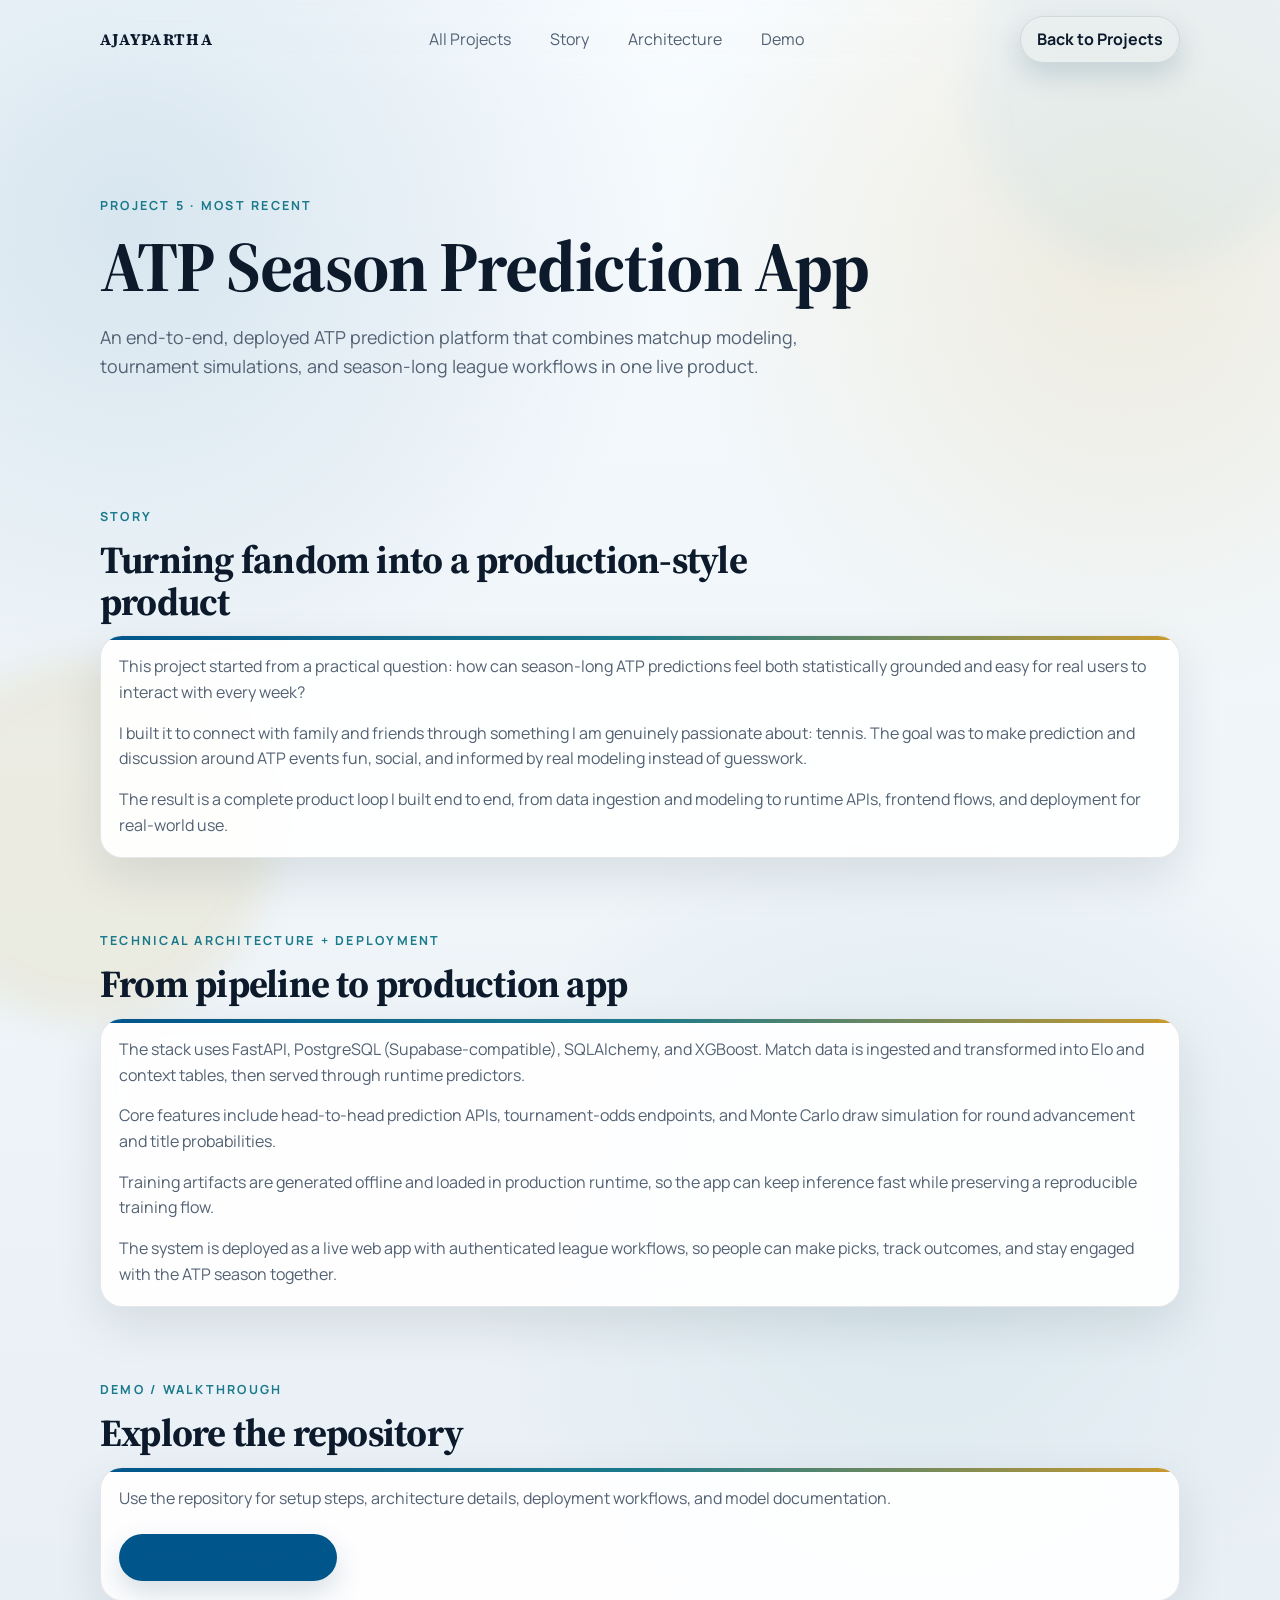
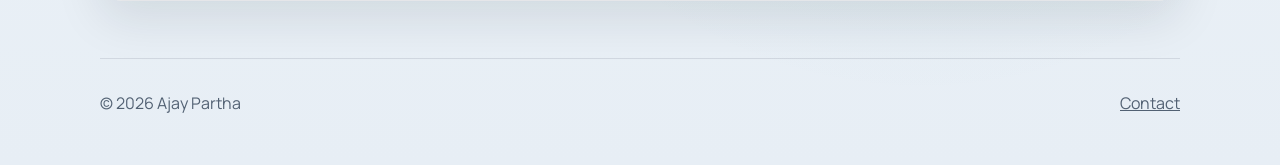
==== atp-season-predictions.html @ f20c9bf0 "adding atp app project" ====
<!doctype html>
<html lang="en">
  <head>
    <meta charset="UTF-8" />
    <meta name="viewport" content="width=device-width, initial-scale=1.0" />
    <title>Ajay Partha | ATP Season Prediction App</title>
    <meta
      name="description"
      content="Case study for ATP Season Prediction App by Ajay Partha."
    />
    <link rel="preconnect" href="https://fonts.googleapis.com" />
    <link rel="preconnect" href="https://fonts.gstatic.com" crossorigin />
    <link
      href="https://fonts.googleapis.com/css2?family=Manrope:wght@400;500;600;700;800&family=Source+Serif+4:opsz,wght@8..60,500;8..60,600;8..60,700&display=swap"
      rel="stylesheet"
    />
    <link rel="stylesheet" href="styles.css" />
  </head>
  <body>
    <div class="background-orb orb-a"></div>
    <div class="background-orb orb-b"></div>

    <header class="site-header">
      <a class="logo" href="index.html">ajaypartha</a>
      <nav class="main-nav" aria-label="Project page navigation">
        <a href="index.html#projects">All Projects</a>
        <a href="#story">Story</a>
        <a href="#architecture">Architecture</a>
        <a href="#demo">Demo</a>
      </nav>
      <a class="button ghost" href="index.html#projects">Back to Projects</a>
    </header>

    <main>
      <section class="hero reveal">
        <p class="eyebrow">Project 5 · Most Recent</p>
        <h1>ATP Season Prediction App</h1>
        <p class="lead">
          An end-to-end, deployed ATP prediction platform that combines matchup modeling,
          tournament simulations, and season-long league workflows in one live product.
        </p>
      </section>

      <section id="story" class="section reveal">
        <div class="section-header">
          <p class="eyebrow">Story</p>
          <h2>Turning fandom into a production-style product</h2>
        </div>
        <article class="card case-study">
          <div class="story-flow">
            <p>
              This project started from a practical question: how can season-long ATP predictions feel both
              statistically grounded and easy for real users to interact with every week?
            </p>
            <p>
              I built it to connect with family and friends through something I am genuinely passionate
              about: tennis. The goal was to make prediction and discussion around ATP events fun,
              social, and informed by real modeling instead of guesswork.
            </p>
            <p>
              The result is a complete product loop I built end to end, from data ingestion and modeling
              to runtime APIs, frontend flows, and deployment for real-world use.
            </p>
          </div>
        </article>
      </section>

      <section id="architecture" class="section reveal">
        <div class="section-header">
          <p class="eyebrow">Technical Architecture + Deployment</p>
          <h2>From pipeline to production app</h2>
        </div>
        <article class="card case-study">
          <div class="story-flow">
            <p>
              The stack uses FastAPI, PostgreSQL (Supabase-compatible), SQLAlchemy, and XGBoost. Match data
              is ingested and transformed into Elo and context tables, then served through runtime predictors.
            </p>
            <p>
              Core features include head-to-head prediction APIs, tournament-odds endpoints, and Monte Carlo
              draw simulation for round advancement and title probabilities.
            </p>
            <p>
              Training artifacts are generated offline and loaded in production runtime, so the app can
              keep inference fast while preserving a reproducible training flow.
            </p>
            <p>
              The system is deployed as a live web app with authenticated league workflows, so people can
              make picks, track outcomes, and stay engaged with the ATP season together.
            </p>
          </div>
        </article>
      </section>

      <section id="demo" class="section reveal">
        <div class="section-header">
          <p class="eyebrow">Demo / Walkthrough</p>
          <h2>Explore the repository</h2>
        </div>
        <article class="card case-study">
          <div class="story-flow">
            <p>
              Use the repository for setup steps, architecture details, deployment workflows, and model
              documentation.
            </p>
            <div class="hero-actions">
              <a class="button" href="https://github.com/apartha13/atpTennisPredictions" target="_blank" rel="noopener noreferrer"
                >View GitHub Repository</a
              >
            </div>
          </div>
        </article>
      </section>
    </main>

    <footer class="site-footer">
      <p>© <span id="year"></span> Ajay Partha</p>
      <a href="index.html#contact">Contact</a>
    </footer>

    <script src="script.js"></script>
  </body>
</html>
---- styles.css ----
:root {
  --bg: #eef4f8;
  --bg-soft: #dde7ef;
  --ink: #0c1a2b;
  --ink-soft: #526173;
  --accent: #00558b;
  --accent-2: #c99a2d;
  --accent-3: #1a7a8c;
  --card: rgba(255, 255, 255, 0.92);
  --line: rgba(12, 26, 43, 0.1);
  --shadow: 0 18px 48px rgba(12, 26, 43, 0.1);
}

* {
  box-sizing: border-box;
}

html {
  scroll-behavior: smooth;
}

body {
  margin: 0;
  color: var(--ink);
  background:
    radial-gradient(circle at 10% 12%, rgba(0, 85, 139, 0.12), transparent 28%),
    radial-gradient(circle at 88% 14%, rgba(201, 154, 45, 0.14), transparent 24%),
    radial-gradient(circle at 72% 70%, rgba(26, 122, 140, 0.08), transparent 30%),
    linear-gradient(180deg, #f7fbfe 0%, var(--bg) 54%, #e7eef5 100%);
  font-family: "Manrope", "Trebuchet MS", sans-serif;
  line-height: 1.6;
  min-height: 100vh;
  overflow-x: hidden;
}

h1,
h2,
h3 {
  font-family: "Source Serif 4", Georgia, serif;
  line-height: 1.08;
  margin-top: 0;
  letter-spacing: -0.02em;
}

a {
  color: inherit;
}

.background-orb {
  position: fixed;
  z-index: -1;
  width: 360px;
  height: 360px;
  border-radius: 999px;
  filter: blur(18px);
  opacity: 0.18;
  pointer-events: none;
}

.orb-a {
  top: -90px;
  right: -50px;
  background: #b8d6eb;
  animation: driftA 16s ease-in-out infinite;
}

.orb-b {
  bottom: -120px;
  left: -90px;
  background: #d9c07a;
  animation: driftB 18s ease-in-out infinite;
}

.site-header,
main,
.site-footer {
  width: min(1080px, 92vw);
  margin-inline: auto;
}

.site-header {
  position: sticky;
  top: 0;
  z-index: 10;
  display: flex;
  align-items: center;
  justify-content: space-between;
  gap: 1rem;
  padding: 1rem 0;
  backdrop-filter: blur(14px);
}

.logo {
  font-family: "Source Serif 4", Georgia, serif;
  text-decoration: none;
  font-weight: 700;
  letter-spacing: 0.08em;
  text-transform: uppercase;
}

.main-nav {
  display: flex;
  gap: 0.9rem;
  flex-wrap: wrap;
}

.main-nav a {
  text-decoration: none;
  color: var(--ink-soft);
  padding: 0.35rem 0.7rem;
  border-radius: 999px;
  border: 1px solid transparent;
  transition: color 180ms ease, background 180ms ease, border-color 180ms ease;
}

.main-nav a:hover,
.main-nav a:focus-visible {
  color: var(--accent);
  background: rgba(0, 85, 139, 0.08);
  border-color: rgba(0, 85, 139, 0.1);
}

.button {
  text-decoration: none;
  background: var(--accent);
  color: #f8f7f2;
  border: 1px solid transparent;
  border-radius: 999px;
  padding: 0.62rem 1rem;
  font-weight: 700;
  transition: transform 180ms ease, background 180ms ease, box-shadow 180ms ease;
  display: inline-block;
  box-shadow: 0 12px 28px rgba(31, 77, 104, 0.18);
}

.button:hover,
.button:focus-visible {
  transform: translateY(-2px);
  background: #0a436d;
}

.button.ghost {
  background: transparent;
  color: var(--ink);
  border-color: var(--line);
}

.button.ghost:hover,
.button.ghost:focus-visible {
  background: rgba(255, 255, 255, 0.62);
}

.hero {
  padding: 6.5rem 0 3.6rem;
  max-width: 840px;
}

.eyebrow {
  color: var(--accent-3);
  font-weight: 700;
  text-transform: uppercase;
  letter-spacing: 0.18em;
  font-size: 0.78rem;
}

h1 {
  font-size: clamp(2.4rem, 5.6vw, 4.45rem);
  margin-bottom: 1rem;
}

h2 {
  font-size: clamp(1.6rem, 3.3vw, 2.4rem);
  margin-bottom: 0.8rem;
}

.lead {
  color: var(--ink-soft);
  font-size: 1.12rem;
  max-width: 68ch;
}

.hero-actions {
  margin-top: 1.4rem;
  display: flex;
  flex-wrap: wrap;
  gap: 0.8rem;
}

.section {
  padding: 2.4rem 0 1.4rem;
}

.section-header {
  max-width: 680px;
}

.project-grid {
  margin-top: 1rem;
  display: grid;
  grid-template-columns: repeat(auto-fit, minmax(240px, 1fr));
  gap: 1.1rem;
}

.card {
  background: var(--card);
  border: 1px solid var(--line);
  border-radius: 22px;
  padding: 1.15rem;
  box-shadow: var(--shadow);
  transition: transform 220ms ease, box-shadow 220ms ease, border-color 220ms ease;
  position: relative;
  overflow: hidden;
  backdrop-filter: blur(12px);
}

.card:hover {
  transform: translateY(-5px);
  border-color: rgba(0, 85, 139, 0.16);
  box-shadow: 0 22px 54px rgba(17, 24, 39, 0.14);
}

.card::before {
  content: "";
  position: absolute;
  inset: 0 auto auto 0;
  width: 100%;
  height: 4px;
  background: linear-gradient(90deg, var(--accent), var(--accent-3), var(--accent-2));
}

.card h3 {
  margin-bottom: 0.55rem;
}

.card p {
  margin: 0 0 0.8rem;
  color: var(--ink-soft);
}

.card a {
  color: var(--accent);
  font-weight: 700;
  text-decoration-thickness: 1.5px;
  text-underline-offset: 0.18em;
}

.latest-project {
  border-color: rgba(0, 85, 139, 0.28);
  background: linear-gradient(150deg, rgba(255, 255, 255, 0.96), rgba(227, 242, 252, 0.84));
  box-shadow: 0 24px 56px rgba(0, 85, 139, 0.2);
}

.latest-project::before {
  height: 6px;
  background: linear-gradient(90deg, #00558b, #1a7a8c, #c99a2d);
}

.latest-badge {
  margin-left: 0.35rem;
  background: rgba(201, 154, 45, 0.2);
  color: #7b5f13;
}

.tag {
  display: inline-block;
  background: rgba(0, 85, 139, 0.1);
  color: #00558b;
  border-radius: 999px;
  font-size: 0.76rem;
  text-transform: uppercase;
  letter-spacing: 0.1em;
  font-weight: 700;
  padding: 0.2rem 0.55rem;
  margin-bottom: 0.6rem;
}

.pill-list {
  margin-top: 1rem;
  display: flex;
  flex-wrap: wrap;
  gap: 0.7rem;
}

.pill-list span {
  border: 1px solid var(--line);
  background: rgba(255, 255, 255, 0.72);
  border-radius: 999px;
  padding: 0.46rem 0.9rem;
}

.contact {
  max-width: 680px;
}

.case-study {
  width: 100%;
  max-width: none;
}

.story-flow p {
  margin-bottom: 0.95rem;
}

.story-flow p:last-child {
  margin-bottom: 0;
}

.key-points {
  margin: 0.8rem 0 0;
  padding-left: 1.2rem;
  color: var(--ink-soft);
}

.key-points li {
  margin-bottom: 0.5rem;
}

.case-grid {
  grid-template-columns: repeat(auto-fit, minmax(260px, 1fr));
}

.architecture-figure {
  width: 100%;
  margin: 1rem 0 0;
}

.architecture-figure img {
  width: 100%;
  height: auto;
  display: block;
  border-radius: 16px;
  border: 1px solid var(--line);
  background: rgba(255, 255, 255, 0.7);
}

.architecture-figure figcaption {
  margin-top: 0.7rem;
  color: var(--ink-soft);
  font-size: 0.94rem;
}

.award-spotlight {
  background: linear-gradient(135deg, rgba(0, 85, 139, 0.09), rgba(201, 154, 45, 0.08));
  border: 1px solid rgba(0, 85, 139, 0.16);
  box-shadow: 0 18px 50px rgba(0, 85, 139, 0.1);
}

.award-tag {
  background: rgba(0, 85, 139, 0.14);
  color: #00558b;
}

.award-grid {
  display: grid;
  grid-template-columns: minmax(0, 1.3fr) minmax(220px, 0.9fr);
  gap: 1rem;
  align-items: stretch;
}

.prototype-gallery {
  margin-top: 1rem;
  display: grid;
  grid-template-columns: repeat(2, minmax(0, 1fr));
  gap: 1rem;
  width: min(760px, 100%);
  margin-inline: auto;
}

.prototype-image-card {
  margin: 0;
  width: 100%;
  aspect-ratio: 1 / 1;
  border-radius: 18px;
  overflow: hidden;
  border: 1px solid var(--line);
  background: rgba(255, 255, 255, 0.8);
  box-shadow: var(--shadow);
}

.prototype-image-card img {
  width: 100% !important;
  height: 100% !important;
  display: block;
  object-fit: cover;
}

.award-title {
  margin-bottom: 0.5rem;
}

.project-image-placeholder {
  margin: 0;
  display: flex;
  align-items: center;
  justify-content: center;
}

.award-photo {
  width: 100%;
  max-width: 360px;
  height: 220px;
  object-fit: cover;
  border-radius: 18px;
  border: 1px solid rgba(0, 85, 139, 0.14);
  box-shadow: inset 0 0 0 1px rgba(255, 255, 255, 0.45);
  background: rgba(255, 255, 255, 0.65);
}

.coming-soon {
  color: var(--ink-soft);
  margin-top: 1rem;
}

.site-footer {
  margin-top: 2.2rem;
  padding: 1rem 0 2rem;
  border-top: 1px solid var(--line);
  display: flex;
  align-items: center;
  justify-content: space-between;
  gap: 0.8rem;
  flex-wrap: wrap;
  color: var(--ink-soft);
}

.reveal {
  opacity: 0;
  transform: translateY(14px);
  transition: opacity 500ms ease, transform 500ms ease;
}

.reveal.visible {
  opacity: 1;
  transform: translateY(0);
}

@keyframes driftA {
  0%,
  100% {
    transform: translate(0, 0);
  }
  50% {
    transform: translate(-30px, 24px);
  }
}

@keyframes driftB {
  0%,
  100% {
    transform: translate(0, 0);
  }
  50% {
    transform: translate(34px, -18px);
  }
}

@media (max-width: 760px) {
  .site-header {
    position: static;
    flex-direction: column;
    align-items: flex-start;
  }

  .hero {
    padding-top: 2.4rem;
  }

  .award-grid {
    grid-template-columns: 1fr;
  }

  .prototype-gallery {
    grid-template-columns: 1fr;
    width: min(420px, 100%);
  }

  .award-photo {
    max-width: 320px;
    height: 190px;
  }
}
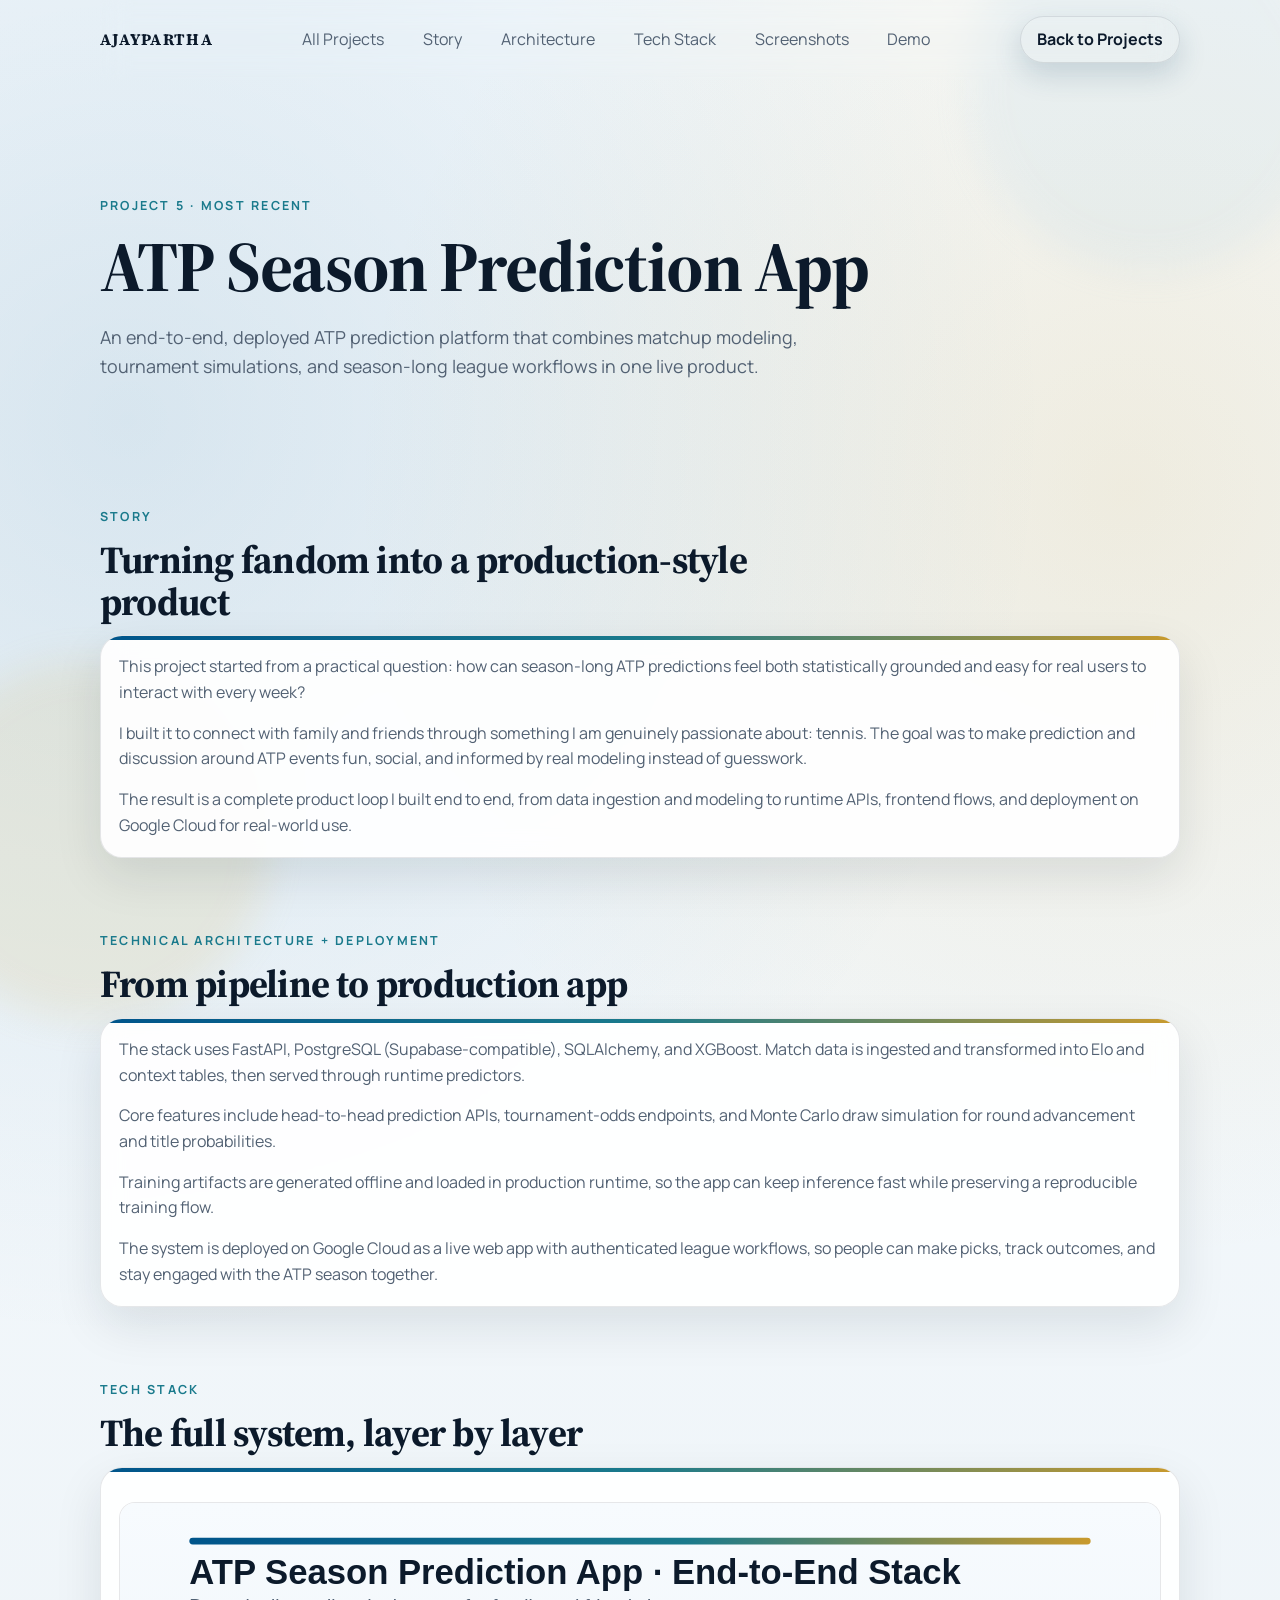
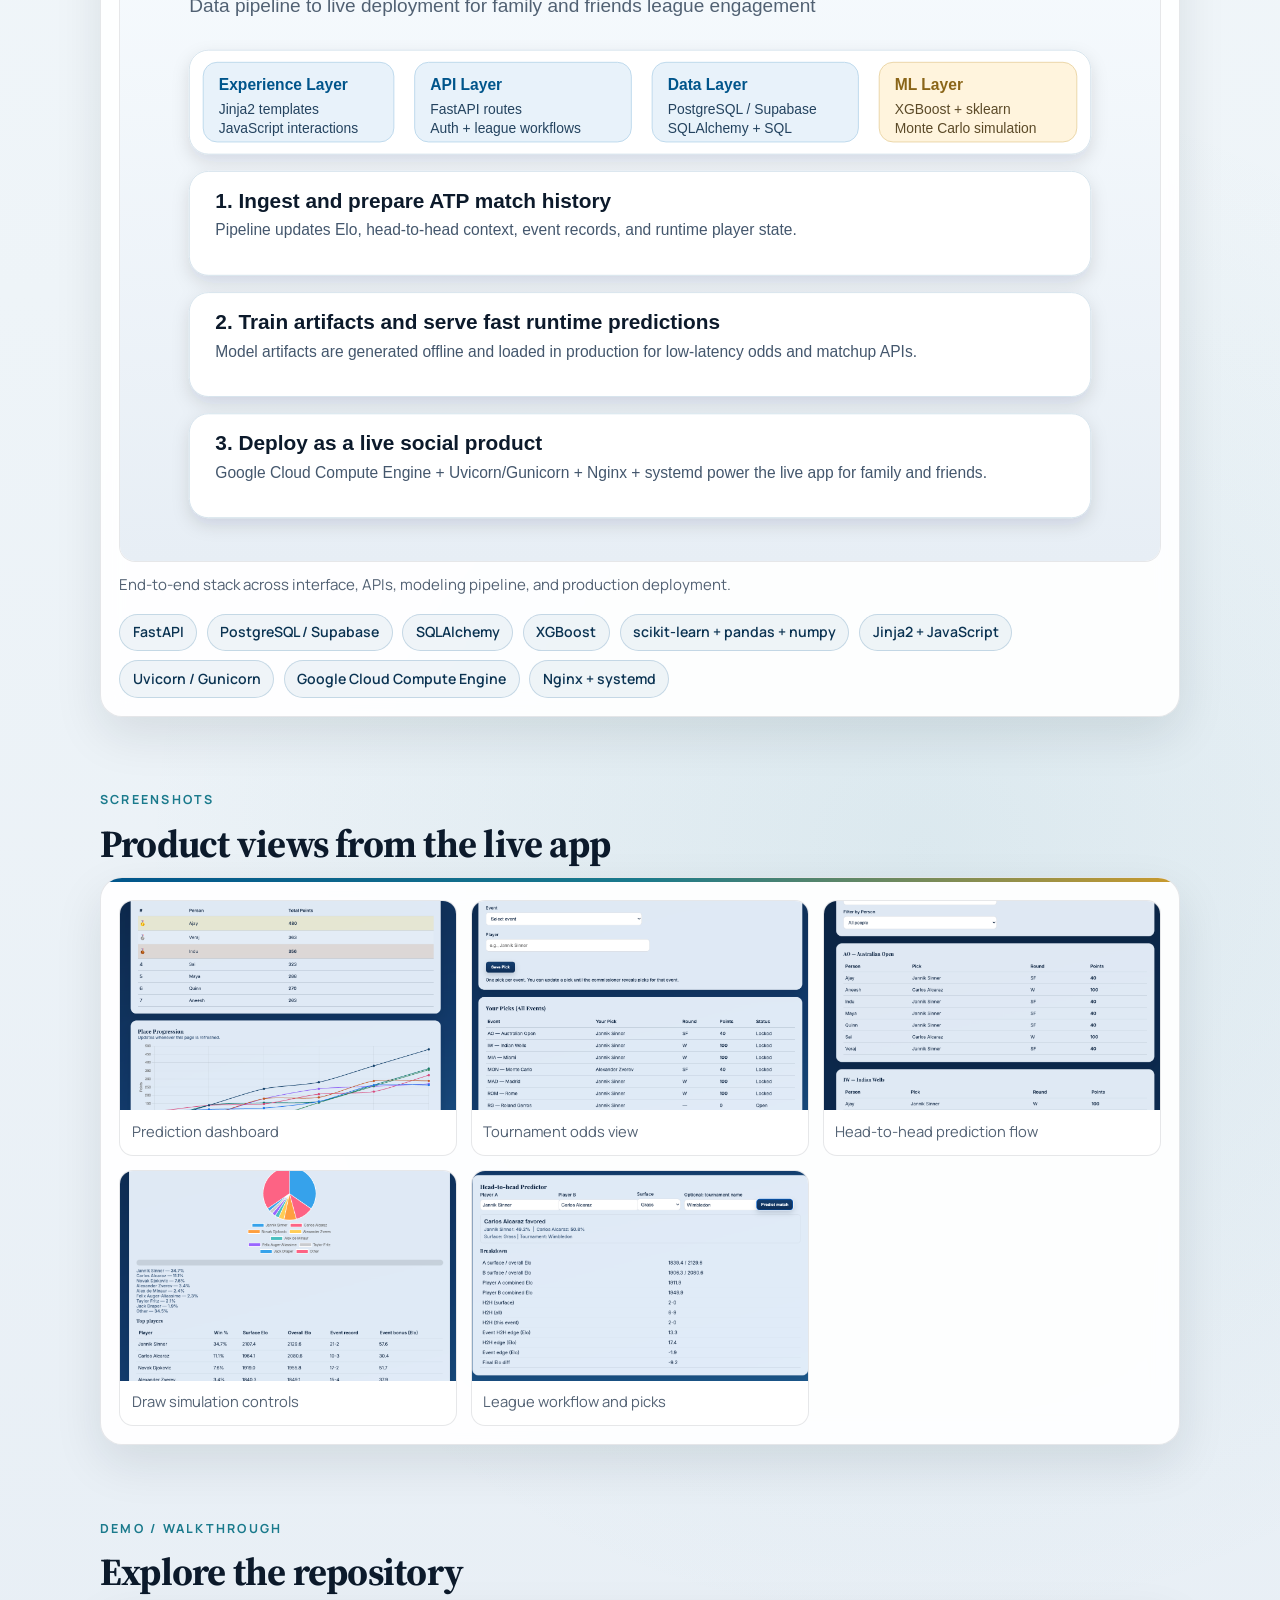
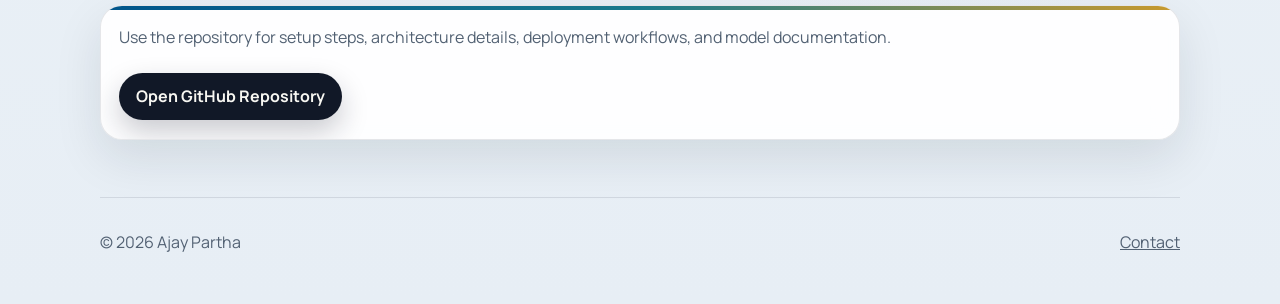
==== commit 3938f43a: "making atp season predictions app more detailed" ====
--- a/atp-season-predictions.html
+++ b/atp-season-predictions.html
@@ -26,6 +26,8 @@
         <a href="index.html#projects">All Projects</a>
         <a href="#story">Story</a>
         <a href="#architecture">Architecture</a>
+        <a href="#stack">Tech Stack</a>
+        <a href="#screenshots">Screenshots</a>
         <a href="#demo">Demo</a>
       </nav>
       <a class="button ghost" href="index.html#projects">Back to Projects</a>
@@ -59,7 +61,7 @@
             </p>
             <p>
               The result is a complete product loop I built end to end, from data ingestion and modeling
-              to runtime APIs, frontend flows, and deployment for real-world use.
+              to runtime APIs, frontend flows, and deployment on Google Cloud for real-world use.
             </p>
           </div>
         </article>
@@ -85,9 +87,69 @@
               keep inference fast while preserving a reproducible training flow.
             </p>
             <p>
-              The system is deployed as a live web app with authenticated league workflows, so people can
-              make picks, track outcomes, and stay engaged with the ATP season together.
+              The system is deployed on Google Cloud as a live web app with authenticated league workflows,
+              so people can make picks, track outcomes, and stay engaged with the ATP season together.
             </p>
+          </div>
+        </article>
+      </section>
+
+      <section id="stack" class="section reveal">
+        <div class="section-header">
+          <p class="eyebrow">Tech Stack</p>
+          <h2>The full system, layer by layer</h2>
+        </div>
+        <article class="card case-study">
+          <figure class="architecture-figure">
+            <img
+              src="assets/atp-stack-diagram.svg"
+              alt="Stack diagram showing frontend, backend, data, machine learning, deployment, and operations layers for the ATP app"
+            />
+            <figcaption>
+              End-to-end stack across interface, APIs, modeling pipeline, and production deployment.
+            </figcaption>
+          </figure>
+          <div class="stack-pill-list" aria-label="ATP stack technologies">
+            <span>FastAPI</span>
+            <span>PostgreSQL / Supabase</span>
+            <span>SQLAlchemy</span>
+            <span>XGBoost</span>
+            <span>scikit-learn + pandas + numpy</span>
+            <span>Jinja2 + JavaScript</span>
+            <span>Uvicorn / Gunicorn</span>
+            <span>Google Cloud Compute Engine</span>
+            <span>Nginx + systemd</span>
+          </div>
+        </article>
+      </section>
+
+      <section id="screenshots" class="section reveal">
+        <div class="section-header">
+          <p class="eyebrow">Screenshots</p>
+          <h2>Product views from the live app</h2>
+        </div>
+        <article class="card case-study">
+          <div class="screenshot-gallery">
+            <figure class="screenshot-card">
+              <img src="assets/atp/atp-screen-1.png" alt="ATP app interface screenshot one" />
+              <figcaption>Prediction dashboard</figcaption>
+            </figure>
+            <figure class="screenshot-card">
+              <img src="assets/atp/atp-screen-2.png" alt="ATP app interface screenshot two" />
+              <figcaption>Tournament odds view</figcaption>
+            </figure>
+            <figure class="screenshot-card">
+              <img src="assets/atp/atp-screen-3.png" alt="ATP app interface screenshot three" />
+              <figcaption>Head-to-head prediction flow</figcaption>
+            </figure>
+            <figure class="screenshot-card">
+              <img src="assets/atp/atp-screen-4.png" alt="ATP app interface screenshot four" />
+              <figcaption>Draw simulation controls</figcaption>
+            </figure>
+            <figure class="screenshot-card">
+              <img src="assets/atp/atp-screen-5.png" alt="ATP app interface screenshot five" />
+              <figcaption>League workflow and picks</figcaption>
+            </figure>
           </div>
         </article>
       </section>
@@ -104,8 +166,8 @@
               documentation.
             </p>
             <div class="hero-actions">
-              <a class="button" href="https://github.com/apartha13/atpTennisPredictions" target="_blank" rel="noopener noreferrer"
-                >View GitHub Repository</a
+              <a class="button github-button" href="https://github.com/apartha13/atpTennisPredictions" target="_blank" rel="noopener noreferrer"
+                >Open GitHub Repository</a
               >
             </div>
           </div>
--- a/styles.css
+++ b/styles.css
@@ -150,6 +150,26 @@
   background: rgba(255, 255, 255, 0.62);
 }
 
+.button.github-button {
+  background: #111827;
+  box-shadow: 0 12px 28px rgba(17, 24, 39, 0.22);
+}
+
+.button.github-button:hover,
+.button.github-button:focus-visible {
+  background: #020617;
+}
+
+.button.pdf-button {
+  background: #8b1e2d;
+  box-shadow: 0 12px 28px rgba(139, 30, 45, 0.24);
+}
+
+.button.pdf-button:hover,
+.button.pdf-button:focus-visible {
+  background: #6f1824;
+}
+
 .hero {
   padding: 6.5rem 0 3.6rem;
   max-width: 840px;
@@ -242,6 +262,11 @@
   font-weight: 700;
   text-decoration-thickness: 1.5px;
   text-underline-offset: 0.18em;
+}
+
+.card a.button {
+  color: #f8f7f2;
+  text-decoration: none;
 }
 
 .latest-project {
@@ -339,6 +364,51 @@
   font-size: 0.94rem;
 }
 
+.stack-pill-list {
+  margin-top: 1rem;
+  display: flex;
+  flex-wrap: wrap;
+  gap: 0.6rem;
+}
+
+.stack-pill-list span {
+  border: 1px solid rgba(0, 85, 139, 0.18);
+  background: rgba(0, 85, 139, 0.06);
+  color: #0b3352;
+  border-radius: 999px;
+  padding: 0.4rem 0.78rem;
+  font-size: 0.88rem;
+  font-weight: 600;
+}
+
+.screenshot-gallery {
+  margin-top: 0.2rem;
+  display: grid;
+  grid-template-columns: repeat(auto-fit, minmax(260px, 1fr));
+  gap: 0.9rem;
+}
+
+.screenshot-card {
+  margin: 0;
+  border: 1px solid var(--line);
+  border-radius: 14px;
+  overflow: hidden;
+  background: rgba(255, 255, 255, 0.72);
+}
+
+.screenshot-card img {
+  width: 100%;
+  aspect-ratio: 16 / 10;
+  object-fit: cover;
+  display: block;
+}
+
+.screenshot-card figcaption {
+  padding: 0.6rem 0.7rem 0.7rem;
+  color: var(--ink-soft);
+  font-size: 0.92rem;
+}
+
 .award-spotlight {
   background: linear-gradient(135deg, rgba(0, 85, 139, 0.09), rgba(201, 154, 45, 0.08));
   border: 1px solid rgba(0, 85, 139, 0.16);
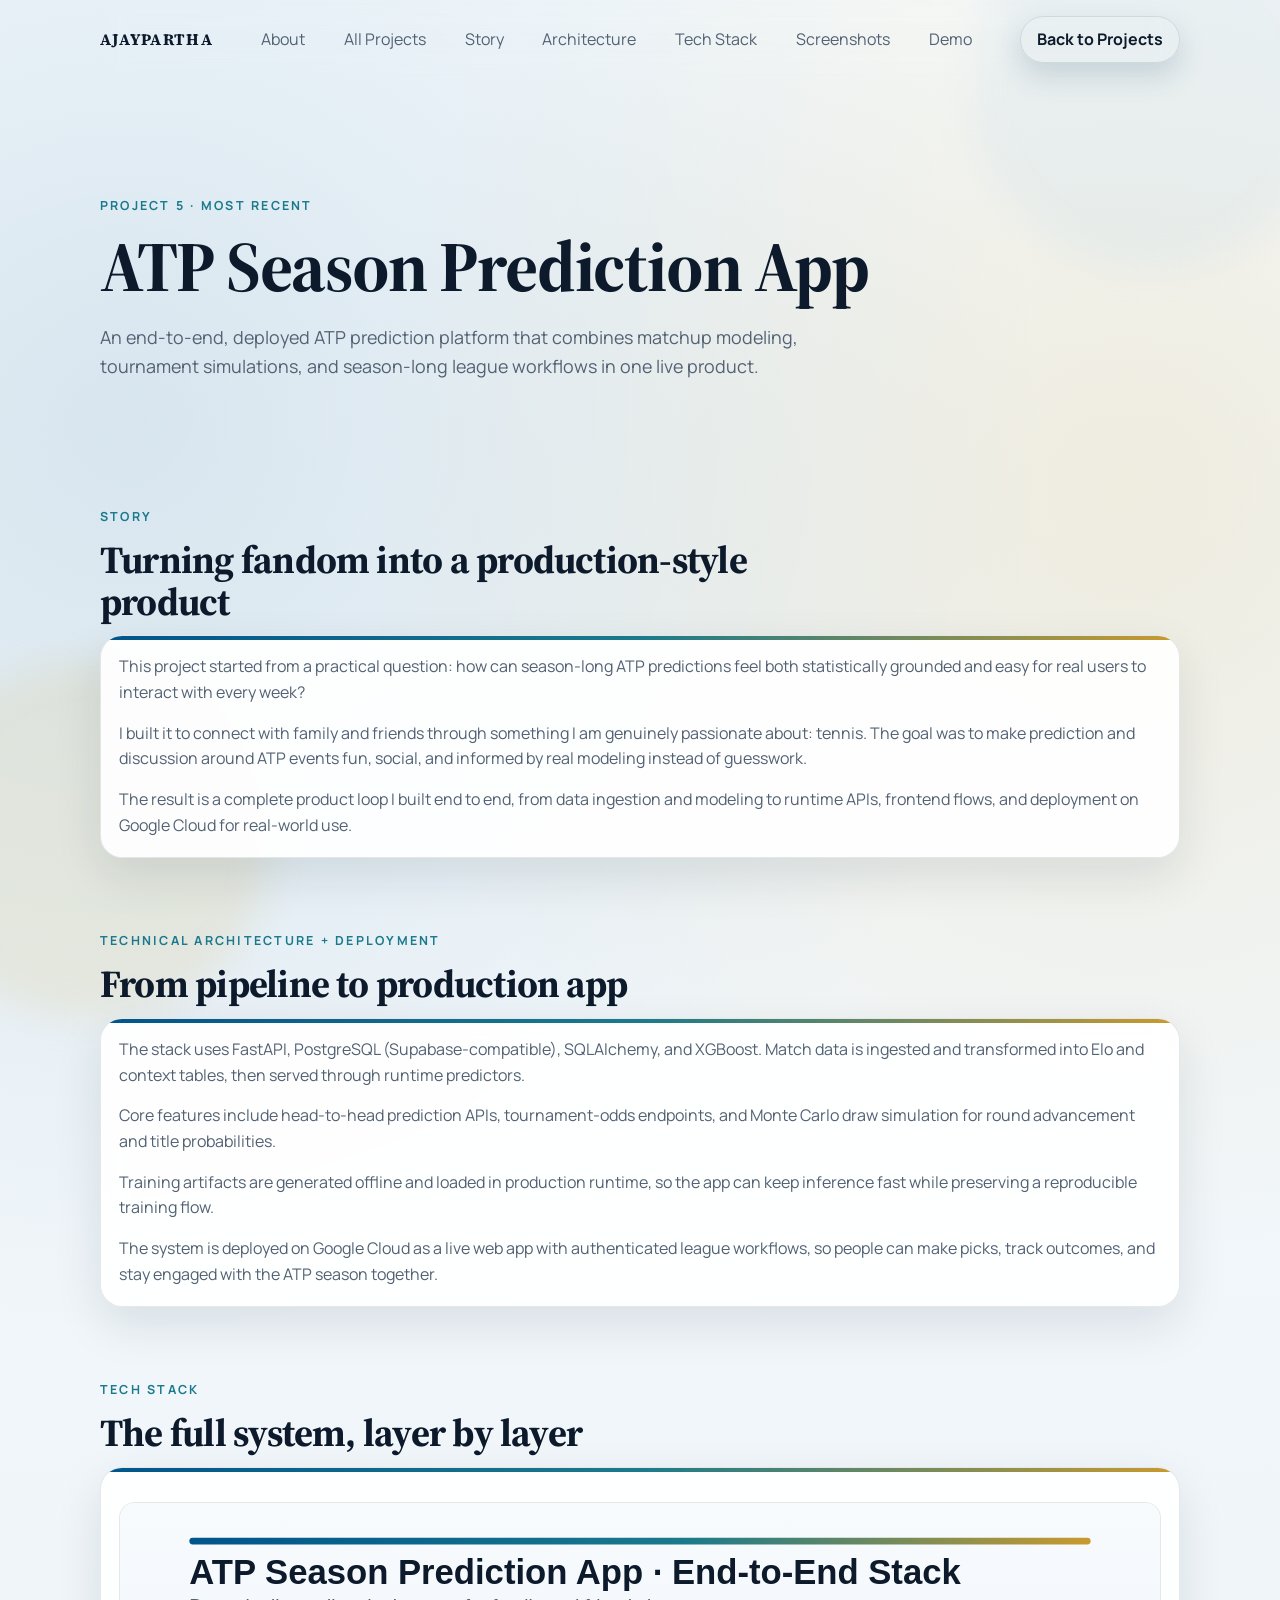
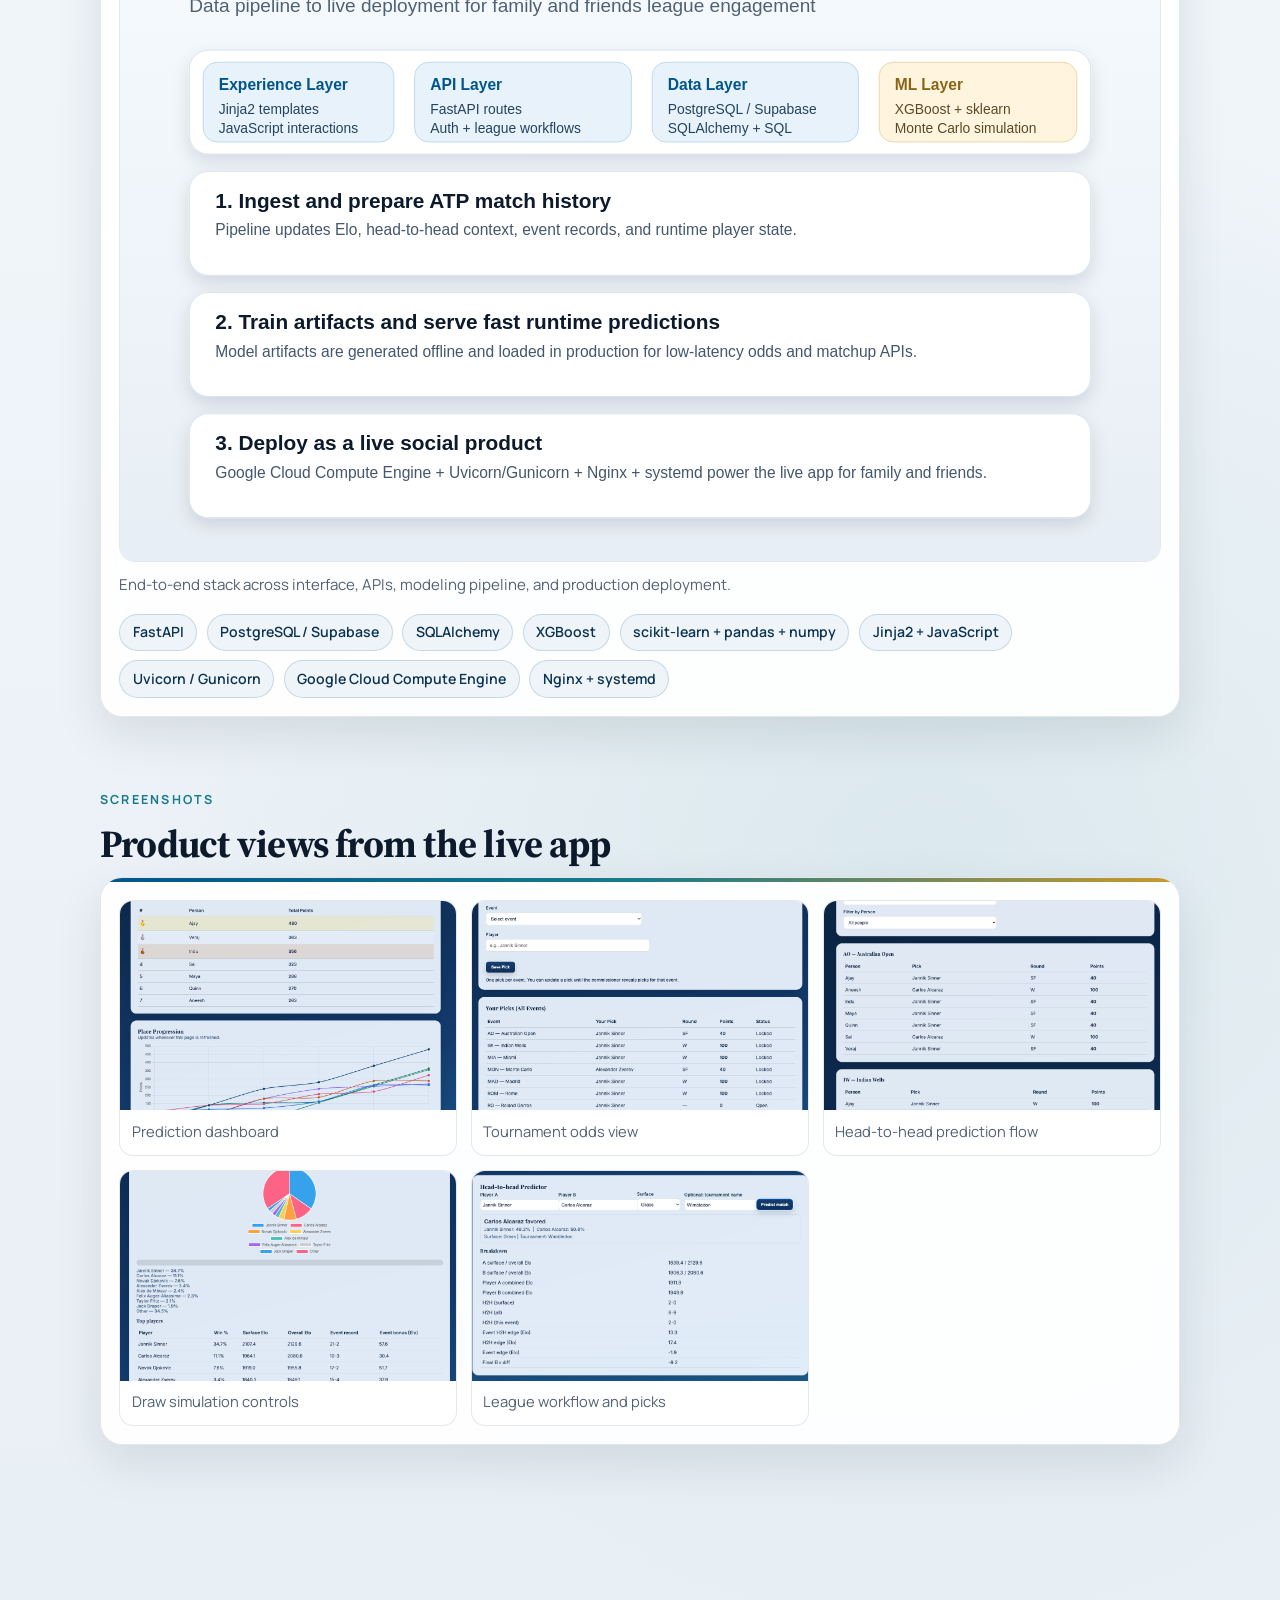
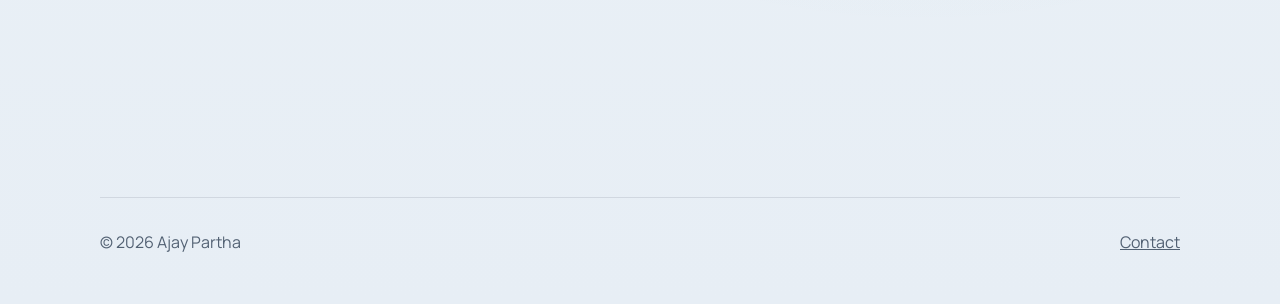
==== commit c58d0d54: "adding about page" ====
--- a/atp-season-predictions.html
+++ b/atp-season-predictions.html
@@ -23,6 +23,7 @@
     <header class="site-header">
       <a class="logo" href="index.html">ajaypartha</a>
       <nav class="main-nav" aria-label="Project page navigation">
+        <a href="about.html">About</a>
         <a href="index.html#projects">All Projects</a>
         <a href="#story">Story</a>
         <a href="#architecture">Architecture</a>
--- a/styles.css
+++ b/styles.css
@@ -330,6 +330,106 @@
   margin-bottom: 0;
 }
 
+.about-story-layout {
+  display: grid;
+  grid-template-columns: minmax(220px, 0.9fr) minmax(0, 2.1fr);
+  gap: 1rem;
+  align-items: start;
+}
+
+.about-story-rail {
+  position: sticky;
+  top: 92px;
+  border: 1px solid rgba(0, 85, 139, 0.16);
+  border-radius: 22px;
+  padding: 1rem;
+  background:
+    linear-gradient(180deg, rgba(255, 255, 255, 0.9), rgba(233, 242, 249, 0.78)),
+    radial-gradient(circle at 85% 5%, rgba(0, 85, 139, 0.09), transparent 35%);
+  box-shadow: 0 18px 44px rgba(12, 26, 43, 0.1);
+}
+
+.about-rail-label {
+  margin: 0.2rem 0 0.65rem;
+  color: var(--ink-soft);
+  font-size: 0.86rem;
+  letter-spacing: 0.06em;
+  text-transform: uppercase;
+}
+
+.about-rail-chips {
+  display: flex;
+  flex-wrap: wrap;
+  gap: 0.5rem;
+}
+
+.about-rail-chips span {
+  display: inline-block;
+  border-radius: 999px;
+  border: 1px solid rgba(0, 85, 139, 0.2);
+  background: rgba(255, 255, 255, 0.86);
+  color: #0b3352;
+  padding: 0.28rem 0.6rem;
+  font-size: 0.78rem;
+  font-weight: 700;
+  letter-spacing: 0.02em;
+}
+
+.about-pull-quote {
+  margin: 1rem 0 0;
+  padding: 0.8rem 0.85rem;
+  border-left: 3px solid rgba(0, 85, 139, 0.45);
+  border-radius: 10px;
+  background: rgba(0, 85, 139, 0.08);
+  color: #0f2740;
+  font-family: "Source Serif 4", Georgia, serif;
+  font-size: 1.02rem;
+  line-height: 1.35;
+}
+
+.about-story-content {
+  position: relative;
+  padding-left: 1rem;
+}
+
+.about-story-content::before {
+  content: "";
+  position: absolute;
+  left: 0;
+  top: 0;
+  bottom: 0;
+  width: 2px;
+  background: linear-gradient(180deg, rgba(0, 85, 139, 0.52), rgba(26, 122, 140, 0.22), rgba(201, 154, 45, 0.4));
+}
+
+.about-story-block {
+  position: relative;
+  border: 1px solid var(--line);
+  border-radius: 22px;
+  background: var(--card);
+  box-shadow: var(--shadow);
+  padding: 1rem 1rem 0.95rem;
+  margin-bottom: 0.9rem;
+}
+
+.about-story-block::before {
+  content: "";
+  position: absolute;
+  left: -1.37rem;
+  top: 1.05rem;
+  width: 10px;
+  height: 10px;
+  border-radius: 50%;
+  border: 2px solid rgba(0, 85, 139, 0.58);
+  background: #f2f7fb;
+}
+
+.about-story-block p {
+  margin: 0;
+  color: var(--ink-soft);
+  line-height: 1.74;
+}
+
 .key-points {
   margin: 0.8rem 0 0;
   padding-left: 1.2rem;
@@ -407,6 +507,82 @@
   padding: 0.6rem 0.7rem 0.7rem;
   color: var(--ink-soft);
   font-size: 0.92rem;
+}
+
+.about-idea-grid {
+  margin-top: 0.6rem;
+  display: grid;
+  grid-template-columns: repeat(auto-fit, minmax(230px, 1fr));
+  gap: 1rem;
+}
+
+.idea-card {
+  position: relative;
+  border: 1px solid var(--line);
+  border-radius: 18px;
+  background:
+    linear-gradient(165deg, rgba(255, 255, 255, 0.9), rgba(228, 239, 248, 0.74)),
+    radial-gradient(circle at 88% 8%, rgba(0, 85, 139, 0.11), transparent 35%);
+  padding: 1rem;
+  box-shadow: 0 16px 40px rgba(12, 26, 43, 0.1);
+  transition: transform 220ms ease, box-shadow 220ms ease, border-color 220ms ease;
+}
+
+.idea-card:nth-child(odd) {
+  transform: rotate(-0.8deg);
+}
+
+.idea-card:nth-child(even) {
+  transform: rotate(0.8deg);
+}
+
+.idea-card:hover {
+  transform: translateY(-5px) rotate(0deg);
+  border-color: rgba(0, 85, 139, 0.24);
+  box-shadow: 0 22px 54px rgba(12, 26, 43, 0.16);
+}
+
+.idea-card h3 {
+  margin-bottom: 0.45rem;
+  font-size: 1.15rem;
+}
+
+.idea-card p {
+  margin: 0;
+  color: var(--ink-soft);
+}
+
+.idea-visual {
+  width: 100%;
+  height: 210px;
+  object-fit: cover;
+  display: block;
+  margin: 0.65rem 0 0.75rem;
+  border-radius: 14px;
+  border: 1px solid rgba(0, 85, 139, 0.12);
+  box-shadow: 0 10px 28px rgba(12, 26, 43, 0.16);
+}
+
+.idea-card .tag {
+  background: rgba(0, 85, 139, 0.15);
+}
+
+.about-accent-band {
+  margin-top: 1rem;
+  display: flex;
+  flex-wrap: wrap;
+  gap: 0.6rem;
+}
+
+.about-accent-band span {
+  border: 1px solid rgba(0, 85, 139, 0.18);
+  background: rgba(0, 85, 139, 0.06);
+  color: #0b3352;
+  border-radius: 999px;
+  padding: 0.4rem 0.8rem;
+  font-size: 0.85rem;
+  font-weight: 700;
+  letter-spacing: 0.02em;
 }
 
 .award-spotlight {
@@ -535,6 +711,26 @@
     padding-top: 2.4rem;
   }
 
+  .about-story-layout {
+    grid-template-columns: 1fr;
+  }
+
+  .about-story-rail {
+    position: static;
+  }
+
+  .about-story-content {
+    padding-left: 0;
+  }
+
+  .about-story-content::before {
+    display: none;
+  }
+
+  .about-story-block::before {
+    display: none;
+  }
+
   .award-grid {
     grid-template-columns: 1fr;
   }
